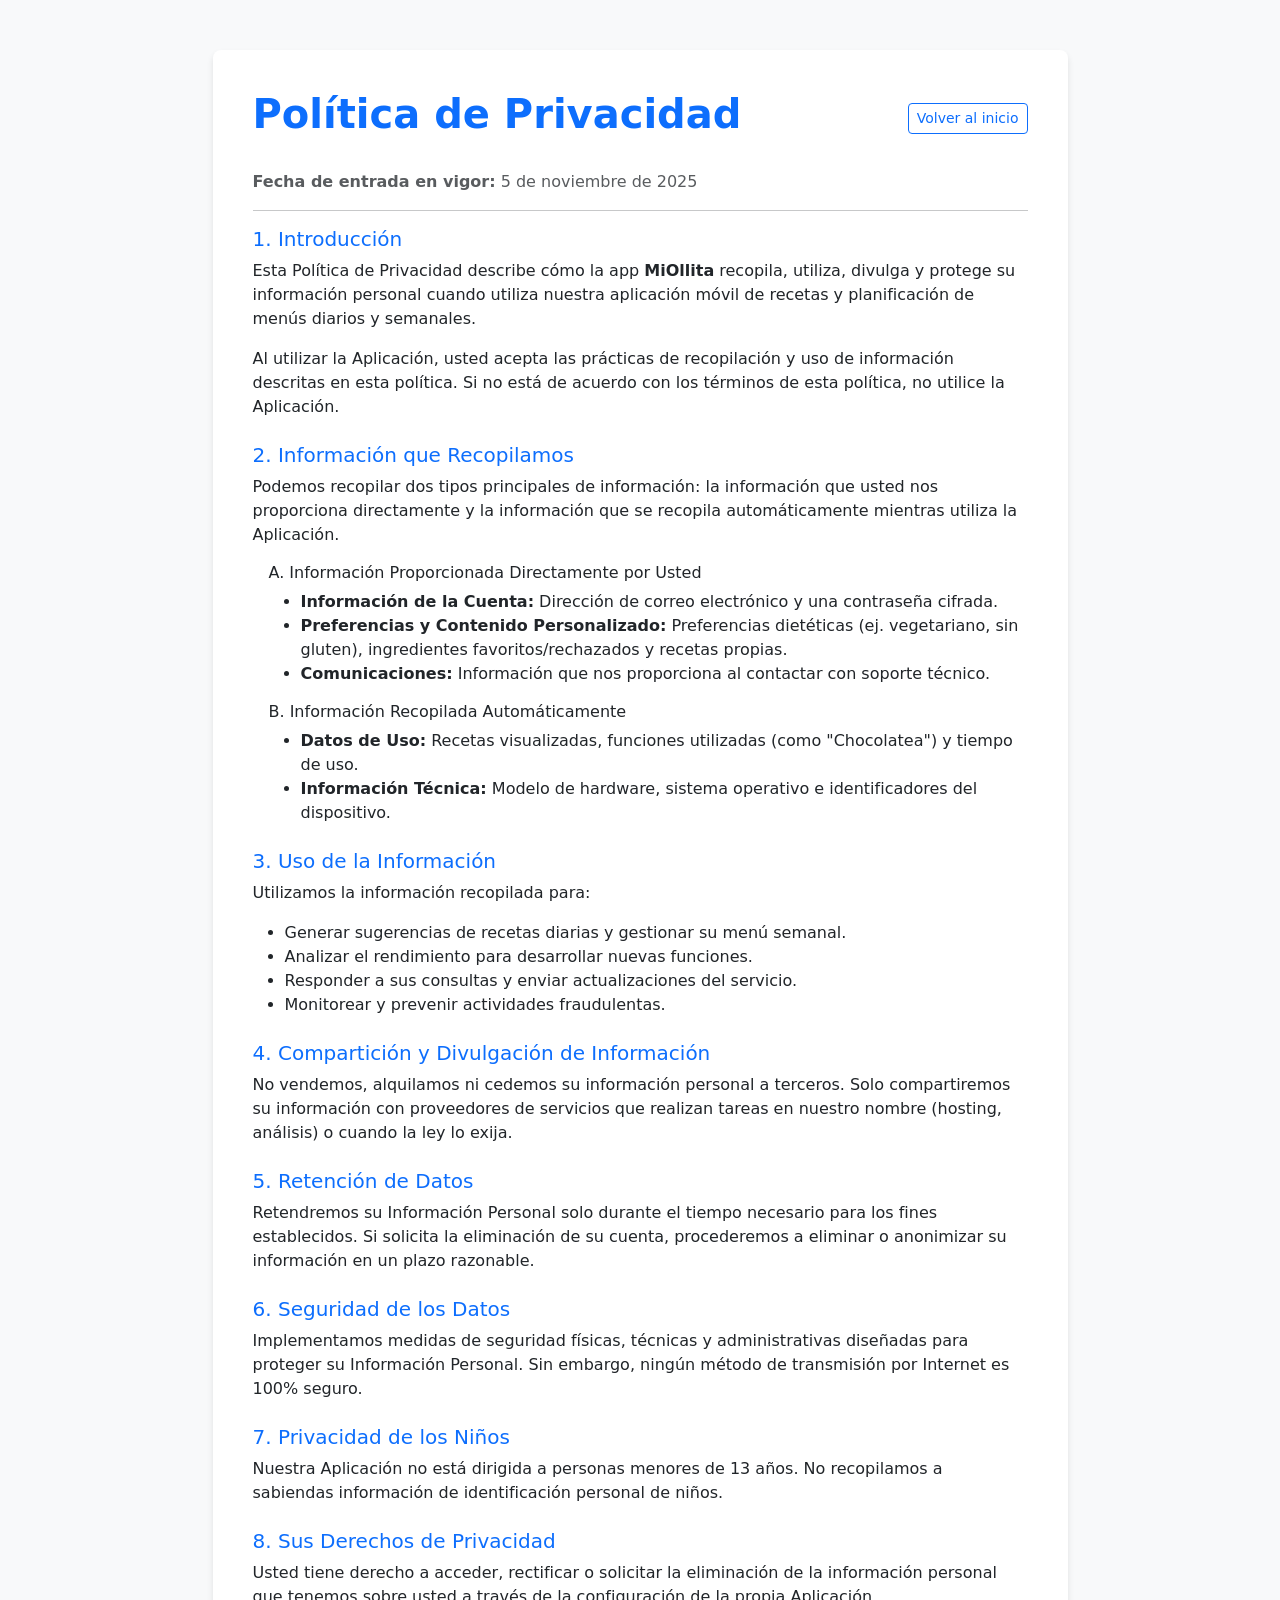
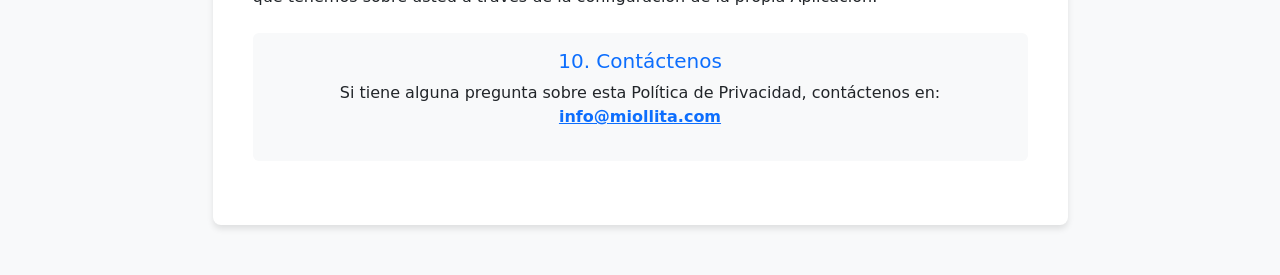
==== politicas.html @ ec912b81 "Primera carga del proyecto" ====
<!DOCTYPE html>
<html lang="es">
<head>
    <meta charset="UTF-8">
    <meta name="viewport" content="width=device-width, initial-scale=1.0">
    <title>Política de Privacidad - MiOllita</title>
    <link href="https://cdn.jsdelivr.net/npm/bootstrap@5.3.0/dist/css/bootstrap.min.css" rel="stylesheet">
    <link rel="stylesheet" href="style.css">
    <style>
        body { background-color: #f8f9fa; }
        .policy-container { 
            background: white; 
            padding: 40px; 
            border-radius: 8px; 
            box-shadow: 0 4px 6px rgba(0,0,0,0.1);
            margin-top: 50px;
            margin-bottom: 50px;
        }
        h1, h5 { color: #0d6efd; }
    </style>
</head>
<body>

    <div class="container">
        <div class="row justify-content-center">
            <div class="col-lg-9 policy-container">
                
                <div class="d-flex justify-content-between align-items-center mb-4">
                    <h1 class="fw-bold">Política de Privacidad</h1>
                    <a href="index.html" class="btn btn-outline-primary btn-sm">Volver al inicio</a>
                </div>

                <p class="text-muted"><strong>Fecha de entrada en vigor:</strong> 5 de noviembre de 2025</p>
                <hr>

                <section class="mb-4">
                    <h5>1. Introducción</h5>
                    <p>Esta Política de Privacidad describe cómo la app <strong>MiOllita</strong> recopila, utiliza, divulga y protege su información personal cuando utiliza nuestra aplicación móvil de recetas y planificación de menús diarios y semanales.</p>
                    <p>Al utilizar la Aplicación, usted acepta las prácticas de recopilación y uso de información descritas en esta política. Si no está de acuerdo con los términos de esta política, no utilice la Aplicación.</p>
                </section>

                <section class="mb-4">
                    <h5>2. Información que Recopilamos</h5>
                    <p>Podemos recopilar dos tipos principales de información: la información que usted nos proporciona directamente y la información que se recopila automáticamente mientras utiliza la Aplicación.</p>
                    
                    <div class="ms-3">
                        <h6>A. Información Proporcionada Directamente por Usted</h6>
                        <ul>
                            <li><strong>Información de la Cuenta:</strong> Dirección de correo electrónico y una contraseña cifrada.</li>
                            <li><strong>Preferencias y Contenido Personalizado:</strong> Preferencias dietéticas (ej. vegetariano, sin gluten), ingredientes favoritos/rechazados y recetas propias.</li>
                            <li><strong>Comunicaciones:</strong> Información que nos proporciona al contactar con soporte técnico.</li>
                        </ul>

                        <h6>B. Información Recopilada Automáticamente</h6>
                        <ul>
                            <li><strong>Datos de Uso:</strong> Recetas visualizadas, funciones utilizadas (como "Chocolatea") y tiempo de uso.</li>
                            <li><strong>Información Técnica:</strong> Modelo de hardware, sistema operativo e identificadores del dispositivo.</li>
                        </ul>
                    </div>
                </section>

                <section class="mb-4">
                    <h5>3. Uso de la Información</h5>
                    <p>Utilizamos la información recopilada para:</p>
                    <ul>
                        <li>Generar sugerencias de recetas diarias y gestionar su menú semanal.</li>
                        <li>Analizar el rendimiento para desarrollar nuevas funciones.</li>
                        <li>Responder a sus consultas y enviar actualizaciones del servicio.</li>
                        <li>Monitorear y prevenir actividades fraudulentas.</li>
                    </ul>
                </section>

                <section class="mb-4">
                    <h5>4. Compartición y Divulgación de Información</h5>
                    <p>No vendemos, alquilamos ni cedemos su información personal a terceros. Solo compartiremos su información con proveedores de servicios que realizan tareas en nuestro nombre (hosting, análisis) o cuando la ley lo exija.</p>
                </section>

                <section class="mb-4">
                    <h5>5. Retención de Datos</h5>
                    <p>Retendremos su Información Personal solo durante el tiempo necesario para los fines establecidos. Si solicita la eliminación de su cuenta, procederemos a eliminar o anonimizar su información en un plazo razonable.</p>
                </section>

                <section class="mb-4">
                    <h5>6. Seguridad de los Datos</h5>
                    <p>Implementamos medidas de seguridad físicas, técnicas y administrativas diseñadas para proteger su Información Personal. Sin embargo, ningún método de transmisión por Internet es 100% seguro.</p>
                </section>

                <section class="mb-4">
                    <h5>7. Privacidad de los Niños</h5>
                    <p>Nuestra Aplicación no está dirigida a personas menores de 13 años. No recopilamos a sabiendas información de identificación personal de niños.</p>
                </section>

                <section class="mb-4">
                    <h5>8. Sus Derechos de Privacidad</h5>
                    <p>Usted tiene derecho a acceder, rectificar o solicitar la eliminación de la información personal que tenemos sobre usted a través de la configuración de la propia Aplicación.</p>
                </section>

                <section class="mb-4 text-center py-3 bg-light rounded">
                    <h5>10. Contáctenos</h5>
                    <p>Si tiene alguna pregunta sobre esta Política de Privacidad, contáctenos en:<br>
                    <a href="mailto:info@miollita.com" class="fw-bold">info@miollita.com</a></p>
                </section>

            </div>
        </div>
    </div>

    <script src="https://cdn.jsdelivr.net/npm/bootstrap@5.3.0/dist/js/bootstrap.bundle.min.js"></script>
</body>
</html>
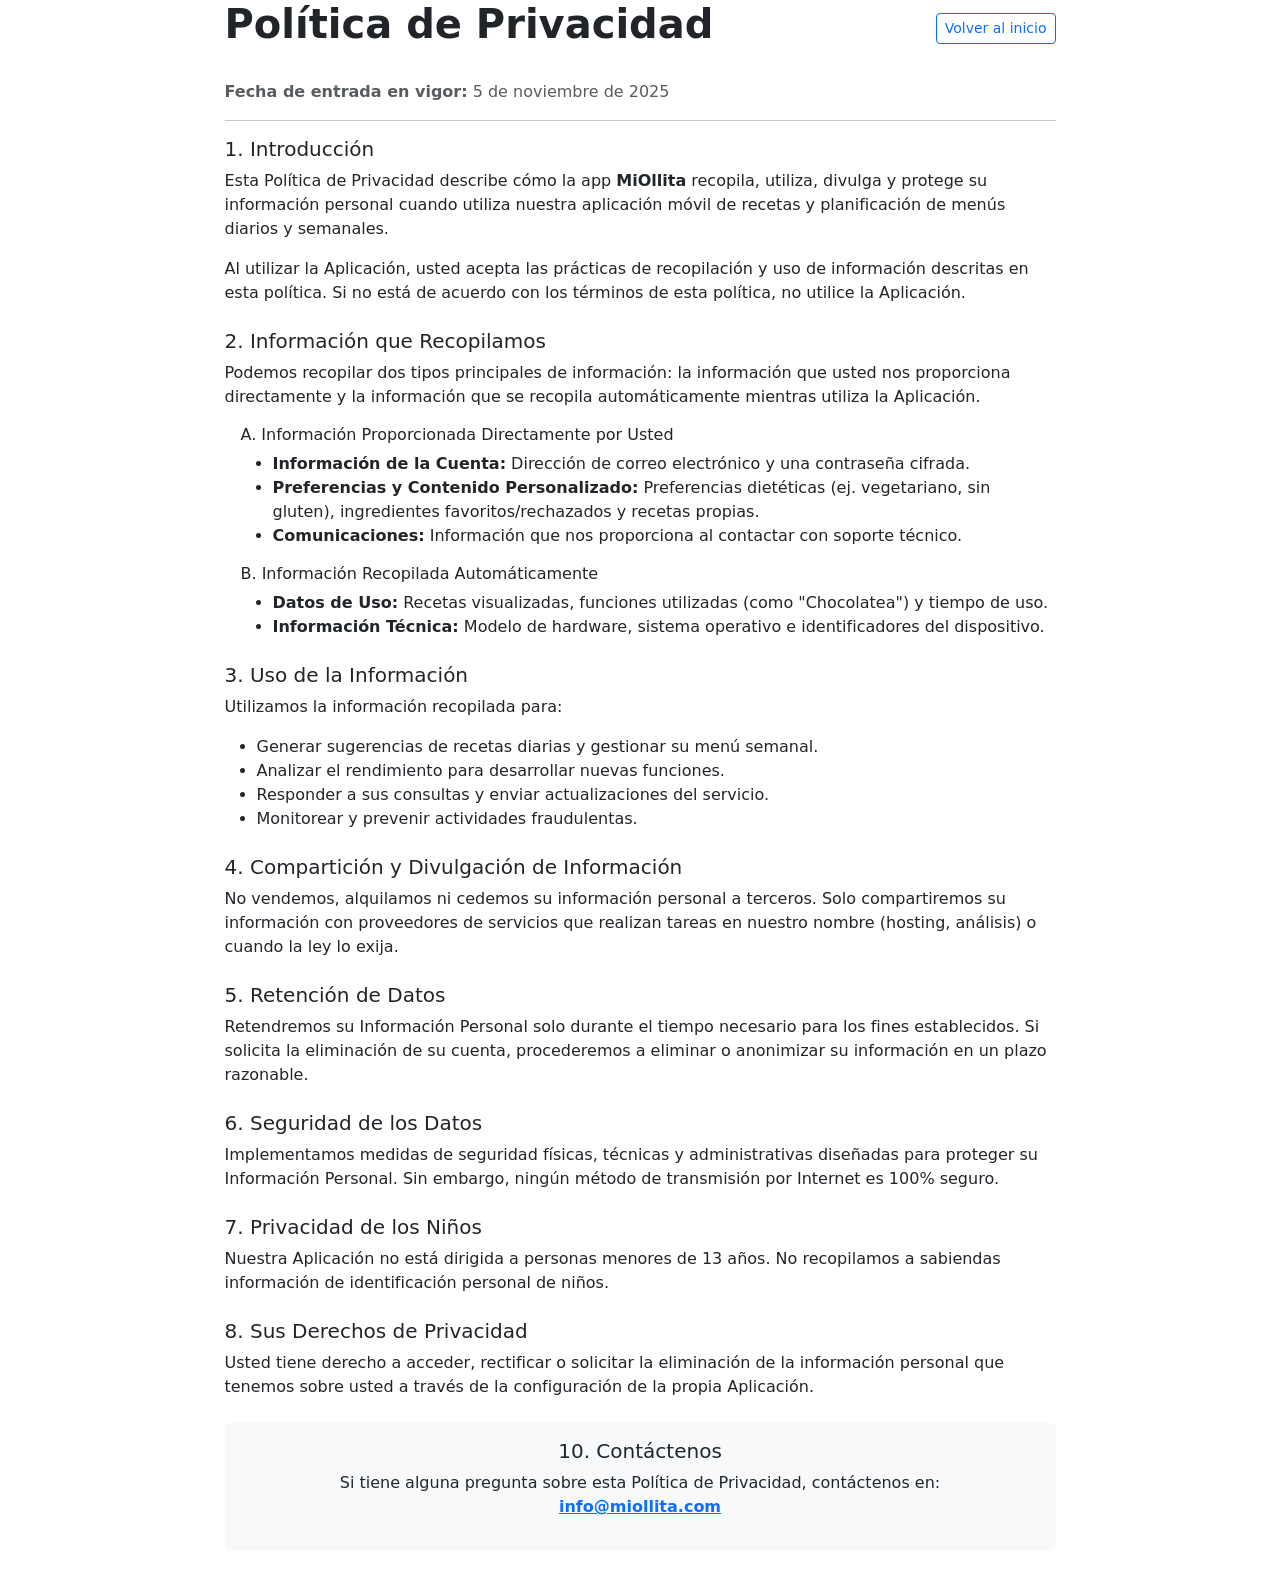
==== commit 49544fa6: "Nacatamal" ====
--- a/politicas.html
+++ b/politicas.html
@@ -6,18 +6,7 @@
     <title>Política de Privacidad - MiOllita</title>
     <link href="https://cdn.jsdelivr.net/npm/bootstrap@5.3.0/dist/css/bootstrap.min.css" rel="stylesheet">
     <link rel="stylesheet" href="style.css">
-    <style>
-        body { background-color: #f8f9fa; }
-        .policy-container { 
-            background: white; 
-            padding: 40px; 
-            border-radius: 8px; 
-            box-shadow: 0 4px 6px rgba(0,0,0,0.1);
-            margin-top: 50px;
-            margin-bottom: 50px;
-        }
-        h1, h5 { color: #0d6efd; }
-    </style>
+    
 </head>
 <body>
 
--- a/style.css
+++ b/style.css
@@ -0,0 +1,137 @@
+/* ==========================================================================
+   CONFIGURACIÓN GLOBAL Y HEADER
+   ========================================================================== */
+#mi-header {
+    background-color: #11b2fd !important;
+    min-height: 120px;
+    display: flex;
+    align-items: center; /* Centrado vertical */
+}
+
+/* Tipografía del Header */
+#mi-header h1 {
+    color: white !important;
+    line-height: 1.2;
+}
+
+#mi-header h3 {
+    color: rgba(255, 255, 255, 0.8) !important;
+}
+
+/* Ajuste del Logo Responsivo */
+.logo-header-grande {
+    width: 150px; /* Tamaño máximo en PC */
+    height: auto;
+    max-height: 120px;
+    object-fit: contain;
+    transition: all 0.3s ease;
+}
+
+/* AJUSTES PARA MÓVILES (Celulares) */
+@media (max-width: 768px) {
+    #mi-header {
+        padding: 25px 0;
+    }
+    
+    .logo-header-grande {
+        width: 100px; /* Se reduce para no saturar */
+        margin-bottom: 15px;
+    }
+
+    /* Forzamos que en móvil el logo quede arriba y el texto abajo */
+    #mi-header .row {
+        flex-direction: column;
+    }
+    
+    #mi-header .col-4, 
+    #mi-header .col-8 {
+        width: 100%;
+        text-align: center !important;
+    }
+}
+/* ==========================================================================
+   SECCIÓN "CÓMO FUNCIONA" (CARDS Y RESPONSIVIDAD)
+   ========================================================================== */
+
+/* Hace que la card se ajuste al contenido (imagen) */
+.card-ajustada {
+    width: fit-content;
+    border: none !important;
+    transition: transform 0.2s ease-in-out;
+}
+
+.card-ajustada:hover {
+    transform: translateY(-5px);
+}
+
+/* Estilo de la imagen con el borde de 50px pedido */
+.img-pasos {
+    border-radius: 50px;
+    display: block;
+    max-width: 250px; /* Tamaño máximo en PC */
+    height: auto;
+    margin: 0 auto;
+}
+
+/* Ajuste para que en móviles la imagen sea fluida */
+@media (max-width: 768px) {
+    .img-pasos {
+        max-width: 100%;
+        width: 200px; /* Tamaño un poco más pequeño en móvil para que no sature */
+    }
+}
+
+/* ==========================================================================
+   FOOTER (AZUL Y TEXTO BLANCO)
+   ========================================================================== */
+.footer-azul {
+    background-color: #11b2fd !important;
+    border-top: none !important;
+}
+
+/* Texto de copyright */
+.footer-azul p {
+    color: white !important;
+    margin-bottom: 0;
+}
+
+/* Logo adaptable en el centro */
+.logo-como-icono {
+    height: 3.5rem; /* Un poco más grande como pediste */
+    width: auto;
+    display: block;
+    object-fit: contain;
+    /* filter: brightness(0) invert(1); <--- Descomenta si lo quieres blanco total */
+}
+
+/* Enlaces del Footer */
+.enlace-footer {
+    color: rgba(255, 255, 255, 0.8) !important;
+    text-decoration: none;
+    transition: all 0.3s ease;
+}
+
+.enlace-footer:hover {
+    color: white !important;
+    text-decoration: underline;
+}
+
+/* Ajuste para que en móviles no se amontone */
+@media (max-width: 768px) {
+    .footer-azul .container {
+        flex-direction: column;
+        gap: 1.5rem;
+    }
+}
+
+/* ==========================================================================
+   UTILIDADES COMPLEMENTARIAS
+   ========================================================================== */
+.text-primary {
+    color: #11b2fd !important;
+}
+
+.btn-primary {
+    background-color: #11b2fd !important;
+    border-color: #11b2fd !important;
+}
